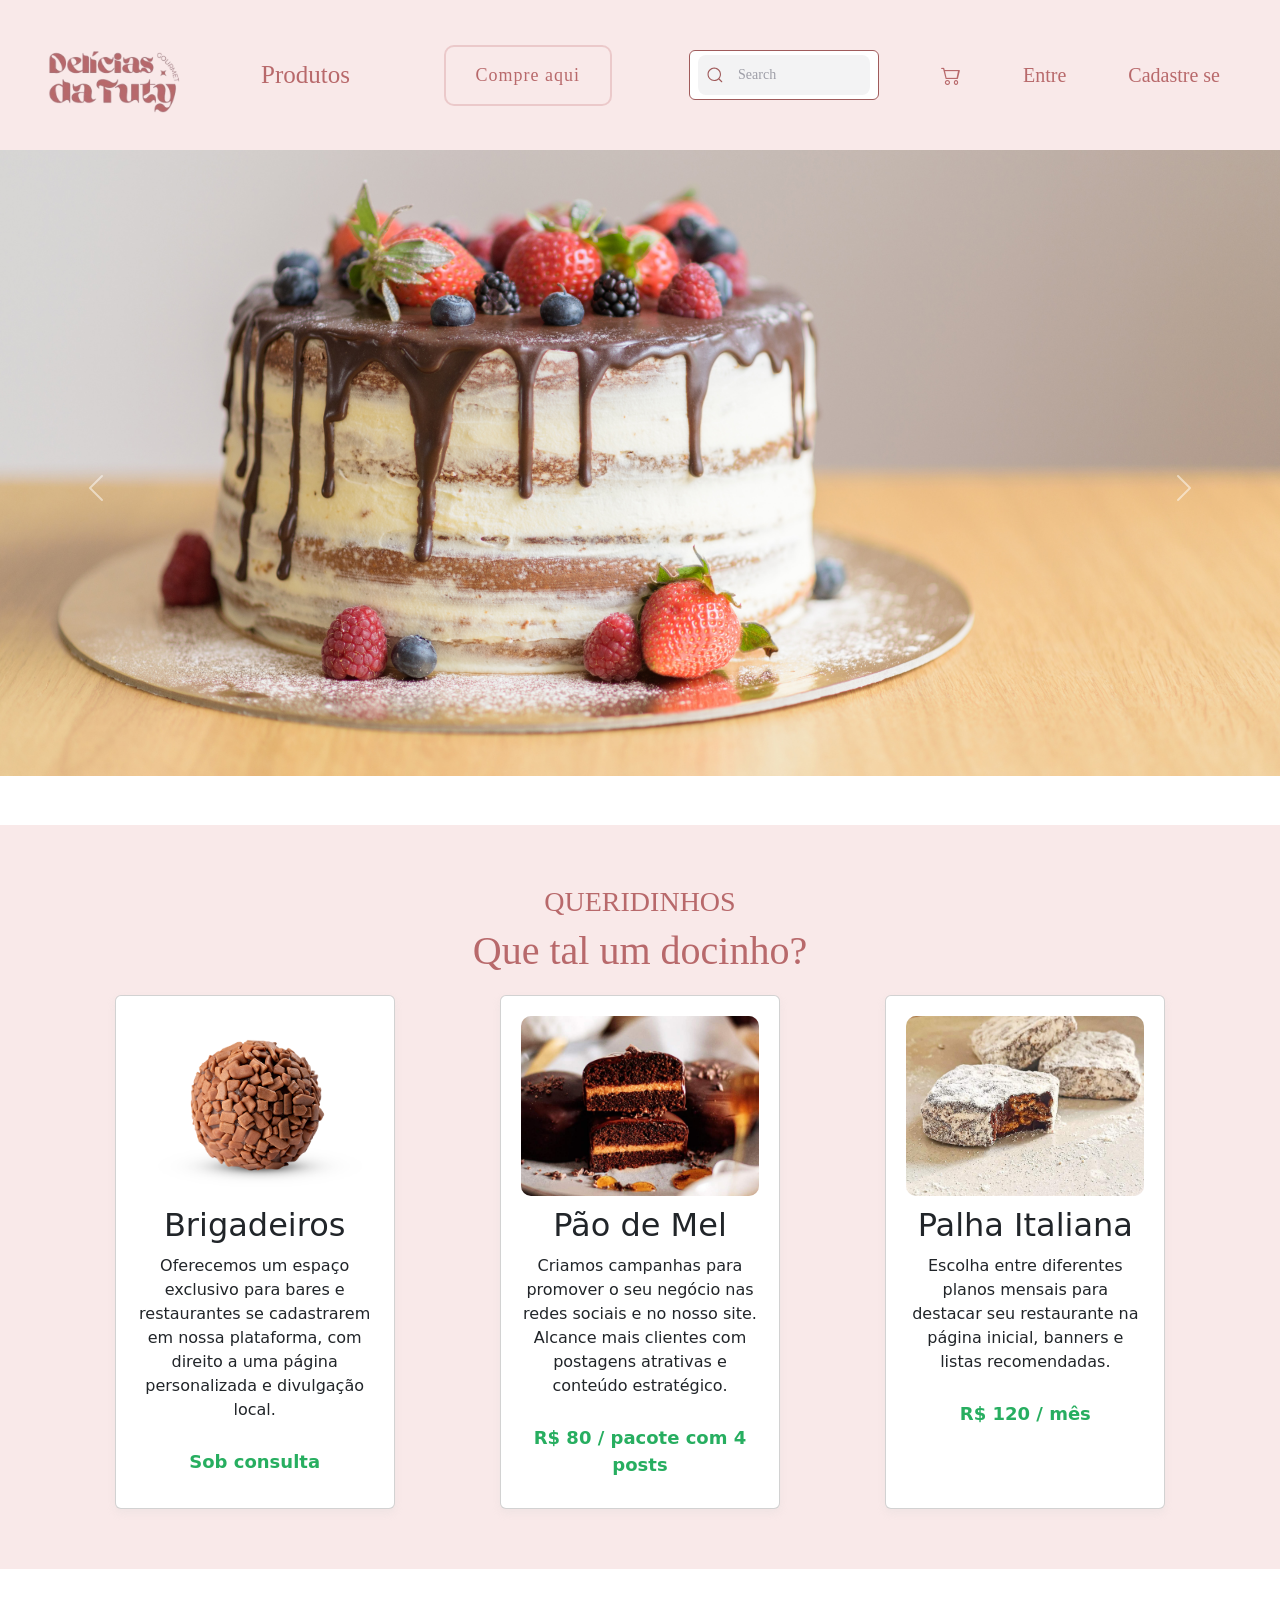
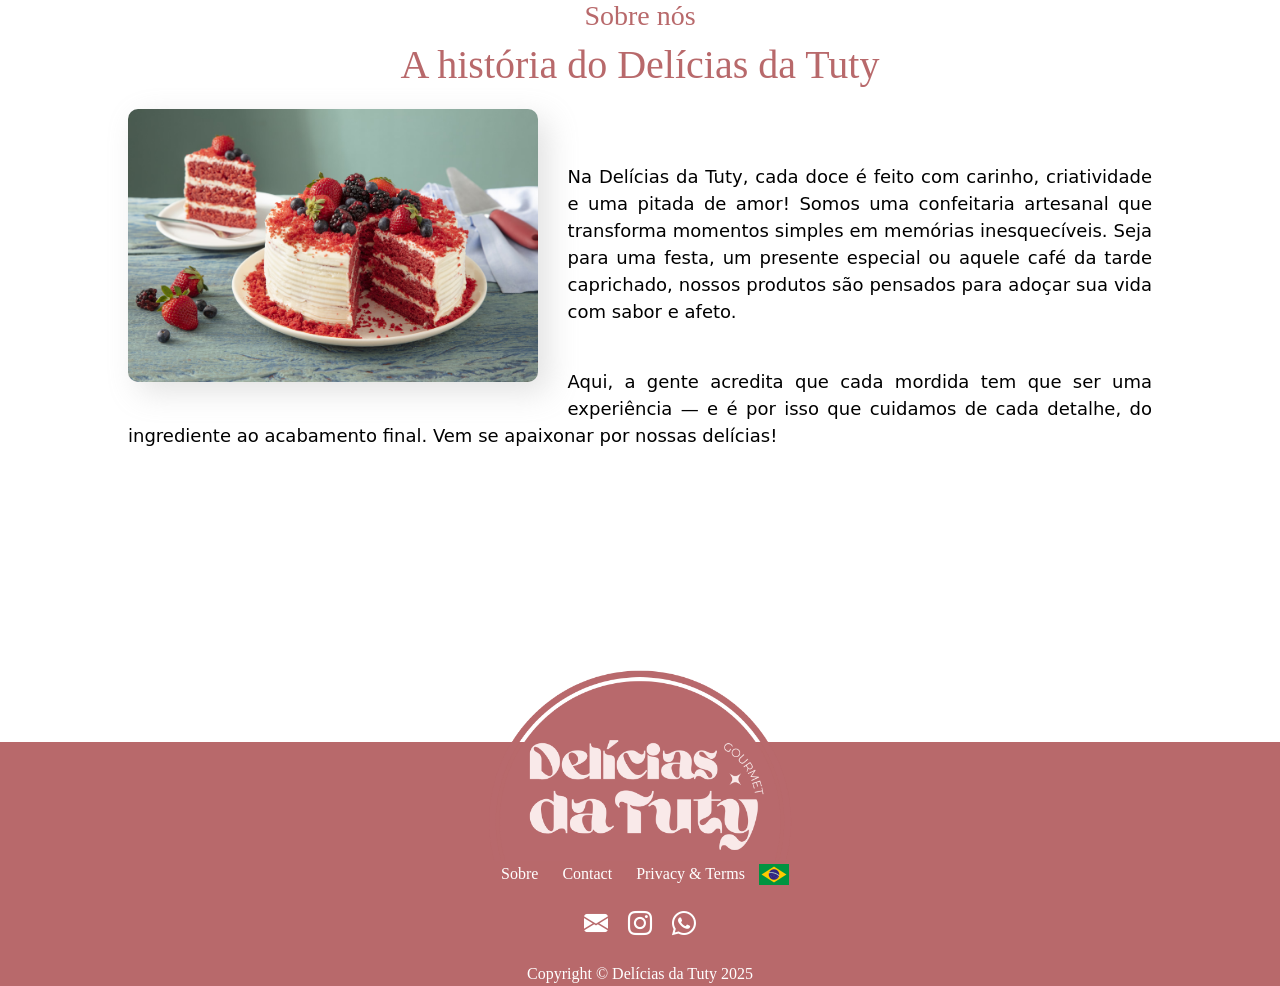
==== Debora/index.html @ 5a778ade "refactor - Separando arquivos" ====
<!DOCTYPE html>
<html lang="pt-br">
<head>
    <meta charset="UTF-8">
    <meta name="viewport" content="width=device-width, initial-scale=1.0">
    <link rel="stylesheet" href="css/style.css">
    <link rel="stylesheet" href="https://cdn.jsdelivr.net/npm/bootstrap-icons@1.10.5/font/bootstrap-icons.css">
    <link href="https://cdn.jsdelivr.net/npm/bootstrap@5.3.6/dist/css/bootstrap.min.css" rel="stylesheet" integrity="sha384-4Q6Gf2aSP4eDXB8Miphtr37CMZZQ5oXLH2yaXMJ2w8e2ZtHTl7GptT4jmndRuHDT" crossorigin="anonymous">
    <!--Fonte-->
    <link rel="preload" href="FONTSPRINGDEMO-TheSeasonsLightRegular.woff2" as="font" type="font/woff2" crossorigin>

    <title>Delícias da Tuty</title>
</head>
<body>
    <header>
        <div class="divHeader">
            <img src="img/sem_fundo-removebg.png" title="Delícias da Tuty" class="logo">

            <!--"Produtos" do lado esqerdo-->
            <nav class="menu_esquerda">
              <ul
                <li class="produtos">Produtos</li>
              </ul>
            </nav>

            <!--Restante do menu do lado direito-->
            <nav class="menu_direita">
              <ul>
                <li><button class="btncompra">Compre aqui</button></li>
                <li>
                  <div class="group">
                          <svg class="icon" aria-hidden="true" viewBox="0 0 24 24">
                            <g>
                              <path d="M21.53 20.47l-3.66-3.66C19.195 15.24 20 13.214 20 11c0-4.97-4.03-9-9-9s-9 4.03-9 9 4.03 9 9 9c2.215 0 4.24-.804 5.808-2.13l3.66 3.66c.147.146.34.22.53.22s.385-.073.53-.22c.295-.293.295-.767.002-1.06zM3.5 11c0-4.135 3.365-7.5 7.5-7.5s7.5 3.365 7.5 7.5-3.365 7.5-7.5 7.5-7.5-3.365-7.5-7.5z"></path>
                            </g>
                          </svg>
                          <input placeholder="Search" type="search" class="input">
                        </div>
                      </li>
                      <li><i class="bi bi-cart2"></i></li>
                      <li>Entre</li>
                      <li>Cadastre se</li>
              </ul>
            </nav>
        </div>
    </header>
    
    <!--Carrossel-->
    <section class="carousel">
    <div id="carouselExampleIndicators" class="carousel slide">
        <div class="carousel-indicators">
          <button type="button" data-bs-target="#carouselExampleIndicators" data-bs-slide-to="0" class="active"></button>
          <button type="button" data-bs-target="#carouselExampleIndicators" data-bs-slide-to="1"></button>
          <button type="button" data-bs-target="#carouselExampleIndicators" data-bs-slide-to="2"></button>
          <button type="button" data-bs-target="#carouselExampleIndicators" data-bs-slide-to="3"></button> <!-- novo -->
          <button type="button" data-bs-target="#carouselExampleIndicators" data-bs-slide-to="4"></button> <!-- novo -->
    </div>

            <!--div dos slides-->
        <div class="carousel-inner">
            <!--Slide 1-->
          <div class="carousel-item active">
            <img src="img/imagem para o carrossel.png" class="d-block w-100" alt="banner1">
          </div>

            <!--Slide 2-->
          <div class="carousel-item">
            <img src="img//paodemelCarrosel.png" class="d-block w-100" alt="banner2">
          </div>

            <!--Slide 3-->
          <div class="carousel-item">
            <img src="img/torta_uva.jpg" class="d-block w-100" alt="banner3">
          </div>

            <!-- Slide 4 -->
          <div class="carousel-item">
             <img src="img/torta_maca.jpg" class="d-block w-100" alt="banner4">
          </div>

            <!-- Slide 5 -->
          <div class="carousel-item">
             <img src="img/profiteroles.jpg" class="d-block w-100" alt="banner5">
          </div>
        </div>

        <!--Botões do carrossel-->
        <button class="carousel-control-prev" type="button" data-bs-target="#carouselExampleIndicators" data-bs-slide="prev">
          <span class="carousel-control-prev-icon" aria-hidden="true"></span>
          <span class="visually-hidden">Previous</span>
        </button>
        <button class="carousel-control-next" type="button" data-bs-target="#carouselExampleIndicators" data-bs-slide="next">
          <span class="carousel-control-next-icon" aria-hidden="true"></span>
          <span class="visually-hidden">Next</span>
        </button>
      </div>
    </section>

    <main>
        <section class="queridinhos">
            <h3 class="titulo3">QUERIDINHOS</h3>
            <h1 class="titulo1">Que tal um docinho?</h1>
              <!--queridinhos-->        
            <div class="container">
              <div class="card">
                  <img src="img/brigadeiro.jpg"/>
                  <h2>Brigadeiros</h2>
                  <p>Oferecemos um espaço exclusivo para bares e restaurantes se cadastrarem em nossa plataforma, com direito a uma página personalizada e divulgação local.</p>
                  <span class="preco">Sob consulta</span>
              </div>
              <div class="card">
                  <img src="img/pãodemel.jpg" alt="Produto 2">
                  <h2>Pão de Mel</h2>
                  <p>Criamos campanhas para promover o seu negócio nas redes sociais e no nosso site. Alcance mais clientes com postagens atrativas e conteúdo estratégico.</p>
                  <span class="preco">R$ 80 / pacote com 4 posts</span>
              </div>
              <div class="card">
                  <img src="img/palha_italiana.jpg" alt="Produto 3">
                  <h2>Palha Italiana</h2>
                  <p>Escolha entre diferentes planos mensais para destacar seu restaurante na página inicial, banners e listas recomendadas.</p>
                  <span class="preco">R$ 120 / mês</span>
              </div>
        </section>

        <!--SOBRE NÓS-->
        <section class="sobre_nos">
          <h3 class="titulo3">Sobre nós </h3>
          <h1 class="titulo1">A história do Delícias da Tuty</h1>
          <img src="img/red_velvet.jpg" alt="Bolo Red Velvet" class="img_sobrenos">
         
          <br>
          <p><br>Na Delícias da Tuty, cada doce é feito com carinho, criatividade e uma pitada de amor! Somos uma confeitaria artesanal que transforma momentos simples em memórias inesquecíveis. Seja para uma festa, um presente especial ou aquele café da tarde caprichado, nossos produtos são pensados para adoçar sua vida com sabor e afeto.
              <br><br>
          <p>Aqui, a gente acredita que cada mordida tem que ser uma experiência — e é por isso que cuidamos de cada detalhe, do ingrediente ao acabamento final. Vem se apaixonar por nossas delícias!</p>
              <br>
      </section>
    </main>
    <!--Rodapé-->
    <footer>
      <div class="logo_rodape">
        <img src="img//logo_redonda-cortada.png" alt="Delícias da Tuty">
      </div>

      <div class="conteudo_footer">
        <nav class="footer_menu">
          <a href="#">Sobre</a>
          <a href="#">Contact</a>
          <a class="#" href="faq.html">Privacy & Terms</a>
          <img src="img/brasil.jpg" alt="Brasil" class="flag">
        </nav>

      <div class="social_icons">
        <a href="mailto:rota_gastronomica@gamil.com">
          <i class="bi bi-envelope-fill"></i>
        </a> 
        <a href="https://instagram.com/delicias.da.tuty" target="_blank">
          <i class="bi bi-instagram"></i>
        </a>
        <a href="https://wa.me/5511971187204" target="_blank">
          <i class="bi bi-whatsapp"></i>
        </a>
      </div>

        <a class="copyright">Copyright &copy; Delícias da Tuty 2025</a>
      </div>
    </footer>

    <script src="https://cdn.jsdelivr.net/npm/bootstrap@5.3.6/dist/js/bootstrap.bundle.min.js" integrity="sha384-j1CDi7MgGQ12Z7Qab0qlWQ/Qqz24Gc6BM0thvEMVjHnfYGF0rmFCozFSxQBxwHKO" crossorigin="anonymous"></script>
</body>
</html>
---- Debora/css/style.css ----
@font-face {
  font-family: "FONTSPRING DEMO - The Seasons";
  src: url('FONTSPRINGDEMO-TheSeasonsLightRegular.woff2') format('woff2'),
  url('FONTSPRINGDEMO-TheSeasonsLightRegular.woff') format('woff');
}
/*Estilização do BODY do site*/
body {
  margin: 0;
  border: 0;
  font-optical-sizing: auto;
  font-weight: weight;
  font-style: normal;
}

.logo {
  width: 15%;
  margin: 2px 2px -20px 10px;
}

header {
  background-color: #f9e9e9;
  position: relative;
}

/*Estilização da DIV do header*/
.divHeader {
  display: flex;
  justify-content: space-between;
  align-items: center;
  padding: 4px 10px;
  height: 150px;
}

/*Menus separados*/
.menu_esquerda ul,
.menu_direita ul {
  display: flex;
  align-items: center;
  list-style: none;
  margin: 0;
  padding: 0;
}

/*Apenas o "Produtos"*/
.menu_esquerda {
  margin-left: 50px;
}

.produtos {
  font-size: 25px;
  color:#b8696b;
  font-family: 'FONTSPRING DEMO - The Seasons';
}

/*Direira colada no canto direito*/
.menu_direita {
  margin-left: auto;
  display: flex;
  align-items: center;
  gap: 12px;
}

/*Estilização do MENU do site*/
nav {
  font-family: 'FONTSPRING DEMO - The Seasons';
  top: 70px;
  right: 0;
  display: inline;
}

nav li {
  font-family: 'FONTSPRING DEMO - The Seasons';
  display: flex;
  color: #b8696b;
  font-size: 20px;
  margin-right: 50px;

}

nav ul {
  display: flex;
  gap: 12px;
  list-style: none;
  margin: 0;
  padding: 0;
  align-items: center;
}

nav ul li {
  display: flex;
  align-items: center;
}

  
  /* Campo de busca com ícone */
  .group {
  display: flex;
  align-items: center;
  background: #fff;
  border: 1px solid #a05b5b;
  border-radius: 6px;
  padding: 4px 8px;
  }
  
  .group .icon {
  width: 18px;
  height: 18px;
  fill: #a05b5b;
  margin-right: 5px;
  }
  
  .group .input {
  border: none;
  outline: none;
  font-size: 14px;
  }
  /*estiliação de Produtos*/
  .produtos {
    align-items: left;
  }

/*botão COMPRE AQUI*/
  .btncompra{
  position: relative;
  display: inline-block;
  margin: 15px;
  padding: 15px 30px;
  text-align: center;
  font-size: 18px;
  letter-spacing: 1px;
  text-decoration: none;
  color: #b8696b;
  background: transparent;
  cursor: pointer;
  transition: ease-out 0.5s;
  border: 2px solid #d18e9059;
  border-radius: 10px;
  box-shadow: inset 0 0 0 0 #b8696b;
  }
  
  .btncompra:hover {
  color: #f9e9e9;
  box-shadow: inset 0 -100px 0 0 #b8696b;
  }
  
  .btncompra:active {
  transform: scale(0.9);
  }
  
/*barra de PESQUISA*/
.group {
  display: flex;
  line-height: 28px;
  align-items: center;
  position: relative;
  max-width: 190px;
   }
   
   .input {
  width: 100%;
  height: 40px;
  line-height: 28px;
  padding: 0 1rem;
  padding-left: 2.5rem;
  border: 2px solid transparent;
  border-radius: 8px;
  outline: none;
  background-color: #f3f3f4;
  color: #815253e5;
  transition: .3s ease;
   }
   
   .input::placeholder {
  color: #9e9ea7;
   }
   
   .input:focus, input:hover {
  outline: none;
  border-color: #b8696b;
  background-color: #fff;
  box-shadow: 0 0 0 4px rgb(234 76 137 / 10%);
   }
   
   .icon {
  position: absolute;
  left: 1rem;
  fill: #9e9ea7;
  width: 1rem;
  height: 1rem;
   }

/* Carrossel */
.carousel {
  position: relative;
  width: 100%;
  height: 75vh; /* altura fixa */
  overflow: hidden;
}

/* Slides container */
.carousel-inner {
  display: flex;
  width: 500%;
  height: 100%;
  transition: transform 1s ease-in-out;
  gap: 0; /*garante que não há espaço entre slides*/
  will-change: transform;
  backface-visibility: hidden;
}

/* Cada slide */
.carousel-item {
  position: relative;
  min-width: 100%;
  height: 100%;
  margin: 0;
  padding: 0;
  box-sizing: border-box;
}

/* Imagens */
.carousel-item img {
  width: 100%;
  height: 100%;
  object-fit: cover; /* cobre o espaço sem deformar */
  object-position: center;
  display: block;
}

/*Estiliazação da section queridinhos*/
.titulo3 {
  font-family: 'FONTSPRING DEMO - The Seasons';
  clear: left;
  text-align: center;
  color: #b8696b;
  margin: 10;
}

.titulo1 {
  font-family: 'FONTSPRING DEMO - The Seasons';
  font-style: bold;
  text-align: center;
  width: 100%;
  margin-bottom: 20px;
  color: #b8696b;
}

.queridinhos {
  background-color: #f9e9e9;
  /*margin-top: 30px;
  margin-bottom: 50px;*/
  padding: 60px 0;
}
/*Cards QUERIDINHOS*/
.container {
  display: grid;
  grid-template-columns: repeat(3,1fr);
  grid-template-rows: repeat(1,1fr);
  gap: 40px;
  /*padding-bottom: 20px;*/
  place-items: center;
  flex-wrap: wrap;
  /*padding-bottom: 50px;*/
  margin: auto;
  width: 70vw;
  align-items: stretch;
}
/*Estilização dos cards*/
.card {
  background: #000000;
  width: 280px;
  border-radius: 10px;
  box-shadow: 0 4px 8px rgba(204, 203, 203, 0.2);
  padding: 20px;
  text-align: center;
  transition: transform 0.3s ease-in-out;
  color: white;
  height: 420px;
}
.card:hover{
  transform: scale(1.05);
}
.card img{
  width: 100%;
  height: 180px;
  object-fit: cover;
  border-radius: 10px;
}
.card h2{
  margin: 10px 0;
}
.preco{
  font-size: 18px;
  font-weight: bold;
  color: #27ae60;
  margin: 10px 0;
}

/*Estilização da sessão SOBRE NÓS*/
.sobre_nos{
  text-align: justify;
  font-size: large;
  width: 80%;
  margin-left: 10%;
  align-items: center;
  color: black;
  margin-top: 30px;
  margin-bottom: 250px;

/*Imagem do sobre nós*/
}
.img_sobrenos{
  width: 40%;
  float: left;
  margin: 0 30px 30px 0;
  border-radius: 10px;
  box-shadow: 10px 10px 30px rgba(163, 162, 162, 0.315);
}

.img_sobrenos:hover {
  opacity: 0.5;
}

  /*Estilização do rodapé*/
footer {
  background-size: cover;
  background-position: center;
  background-color: #b8696b;
  padding-top: 80px;
  position: relative;
  text-align: center;
  color: white;
  margin-top: 50px;
}
.logo_rodape {
  position: absolute;
  top: -300px; /*sobe o cículo*/
  left: 50%;
  transform: translate(-50%);
  width: 120px;
  height: 120%;
  border-radius: 50%;
  display: flex;
  align-items: center;
  justify-content: center;
}

.logo_rodape img{
  width: 1500%;
}

.conteudo_footer {
  padding-top: 40px;
}

.footer_menu a {
  color: white;
  margin: 0 10px;
  text-decoration: none;
}

.flag {
  width: 30px;
}

.social_icons {
  display: flex;
  justify-content: center;
  gap: 20px;
  margin-top: 20px;
  margin-bottom: 20px;
}

.social_icons a {
  color: white;
  font-size: 24px;
  transition: color 0,3s;
}

.social_icons a:hover {
  color: rgb(197, 171, 171);
}

.copyright {
  text-decoration: none;
  color: white;
  font-family: "FONTSPRING DEMO - The Seasons";
}
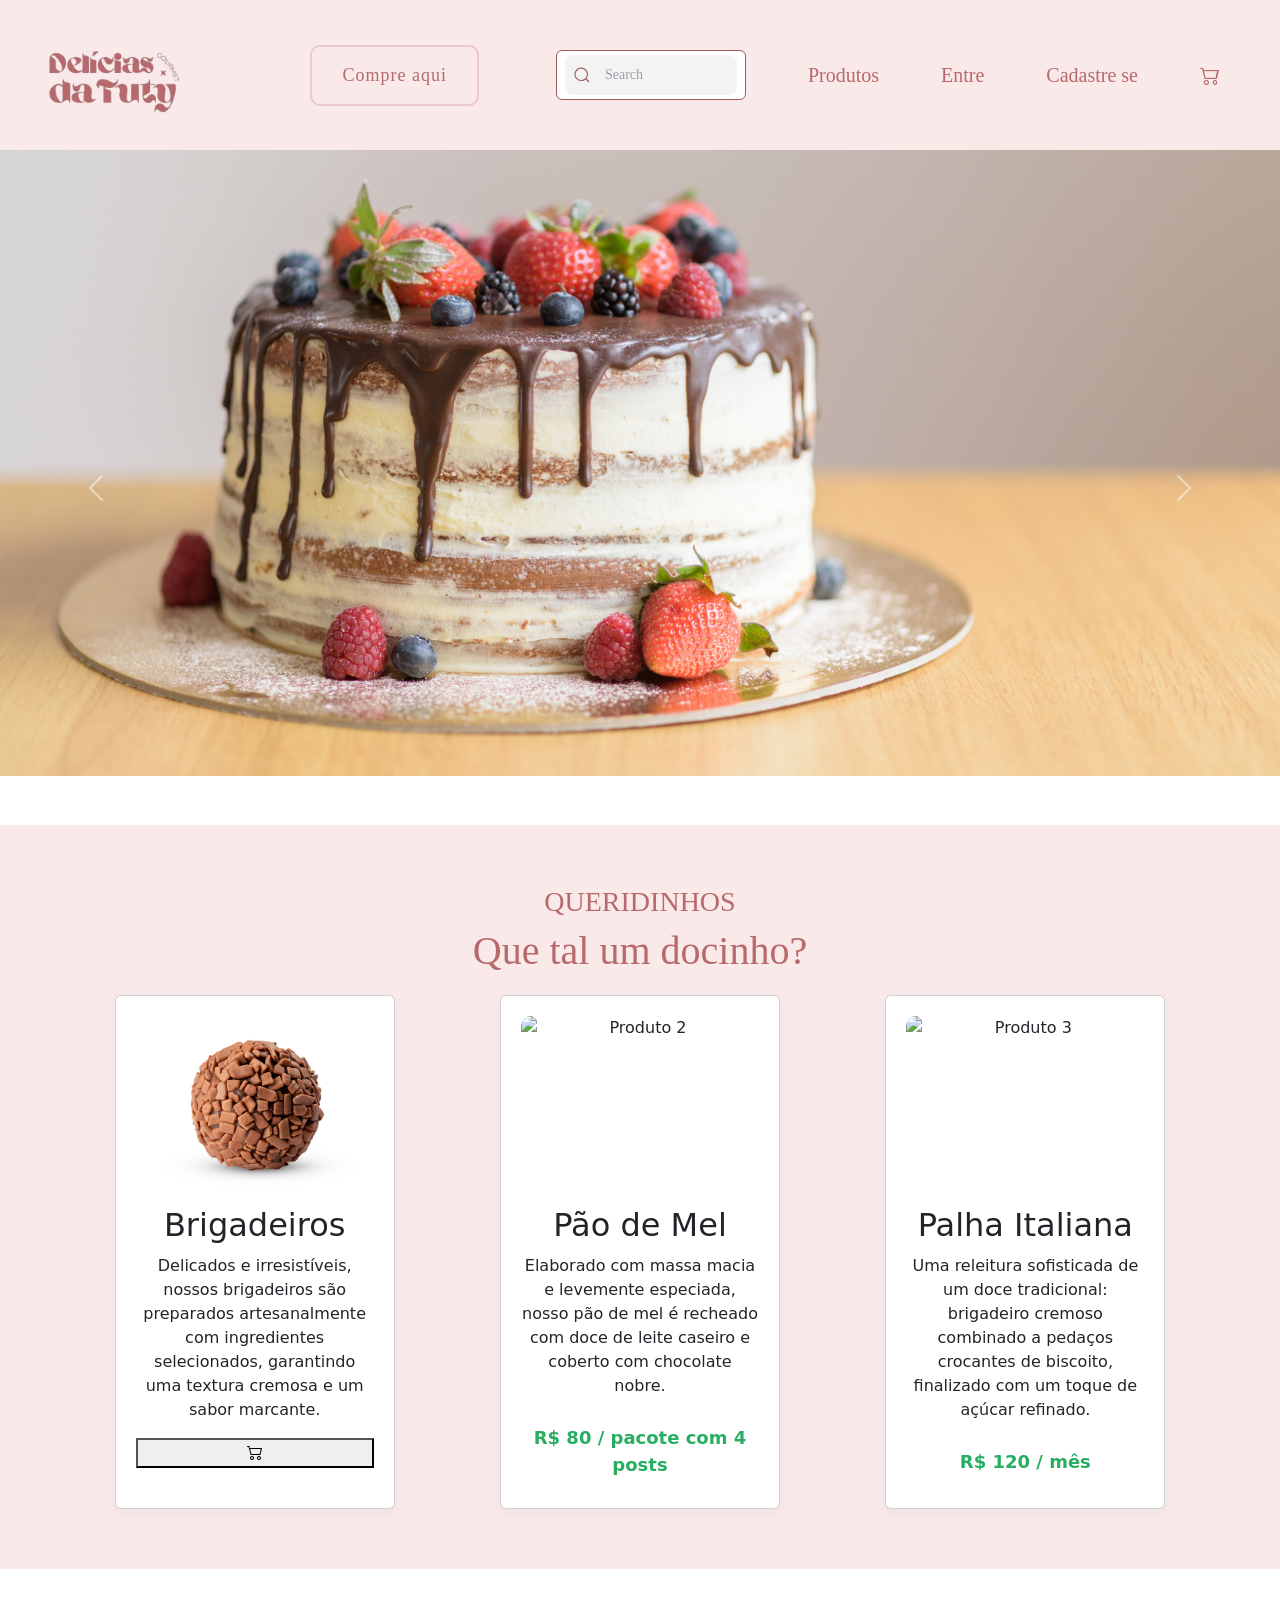
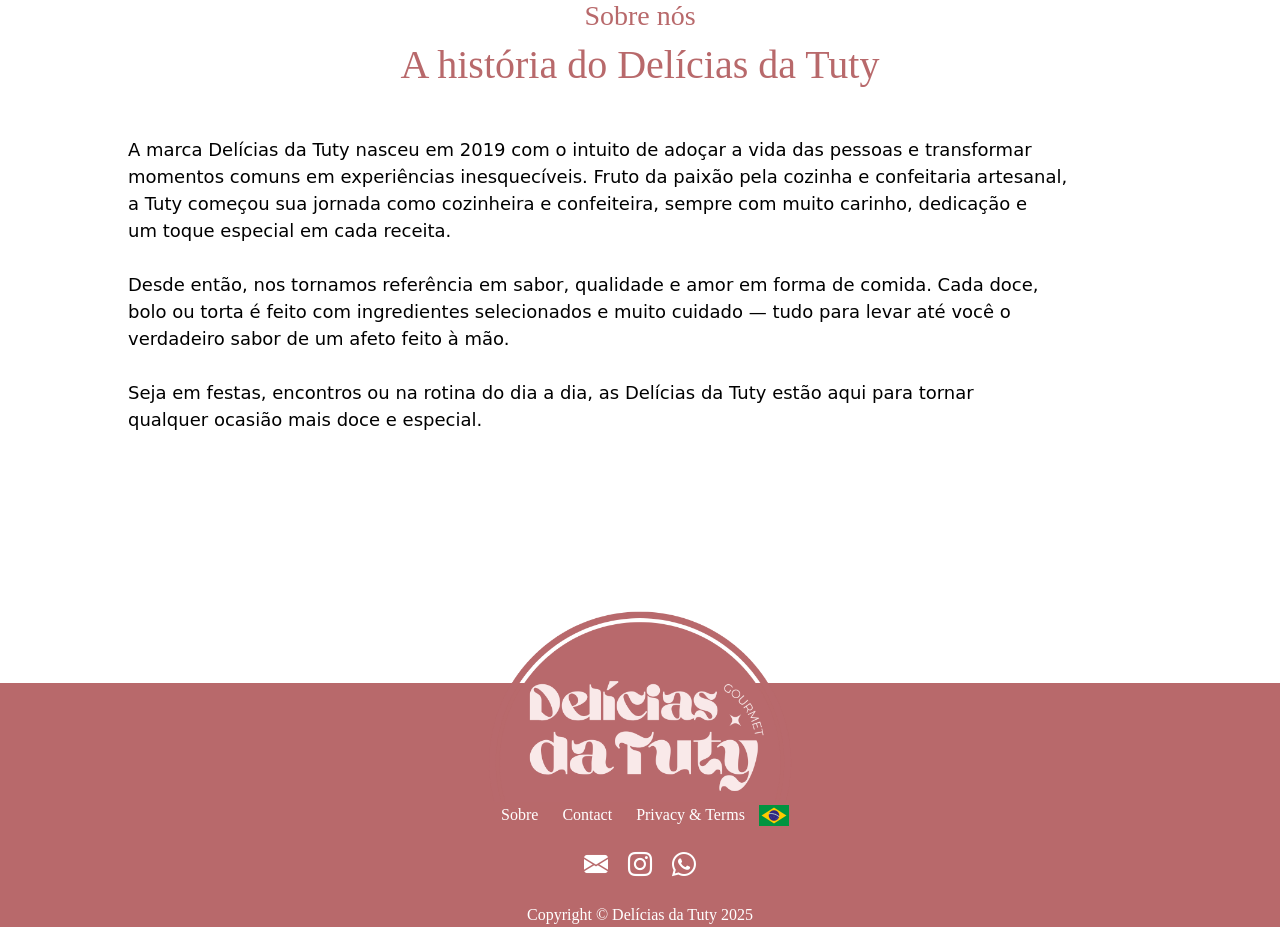
==== commit bfd5809a: "Update index.html" ====
--- a/Debora/index.html
+++ b/Debora/index.html
@@ -6,41 +6,27 @@
     <link rel="stylesheet" href="css/style.css">
     <link rel="stylesheet" href="https://cdn.jsdelivr.net/npm/bootstrap-icons@1.10.5/font/bootstrap-icons.css">
     <link href="https://cdn.jsdelivr.net/npm/bootstrap@5.3.6/dist/css/bootstrap.min.css" rel="stylesheet" integrity="sha384-4Q6Gf2aSP4eDXB8Miphtr37CMZZQ5oXLH2yaXMJ2w8e2ZtHTl7GptT4jmndRuHDT" crossorigin="anonymous">
-    <!--Fonte-->
-    <link rel="preload" href="FONTSPRINGDEMO-TheSeasonsLightRegular.woff2" as="font" type="font/woff2" crossorigin>
-
     <title>Delícias da Tuty</title>
 </head>
 <body>
-    <header>
+     <header>
         <div class="divHeader">
             <img src="img/sem_fundo-removebg.png" title="Delícias da Tuty" class="logo">
+            <!--Menu-->
+            <nav>
+                <ul>
+                    <!--Itens do Menu-->
+                    <li><button class="btncompra">Compre aqui</button></li>
+                    <li><div class="group">
+                          <svg class="icon" aria-hidden="true" viewBox="0 0 24 24"><g><path d="M21.53 20.47l-3.66-3.66C19.195 15.24 20 13.214 20 11c0-4.97-4.03-9-9-9s-9 4.03-9 9 4.03 9 9 9c2.215 0 4.24-.804 5.808-2.13l3.66 3.66c.147.146.34.22.53.22s.385-.073.53-.22c.295-.293.295-.767.002-1.06zM3.5 11c0-4.135 3.365-7.5 7.5-7.5s7.5 3.365 7.5 7.5-3.365 7.5-7.5 7.5-7.5-3.365-7.5-7.5z"></path></g></svg>
+                          <input placeholder="Search" type="search" class="input">
+                        </div></li>
+                    <li class="botao">Produtos</li>    
+                    <li class="botao">Entre</li>
+                    <li class="botao">Cadastre se</li>
+                    <li class="botao"><i class="bi bi-cart2"></i></li>
 
-            <!--"Produtos" do lado esqerdo-->
-            <nav class="menu_esquerda">
-              <ul
-                <li class="produtos">Produtos</li>
-              </ul>
-            </nav>
-
-            <!--Restante do menu do lado direito-->
-            <nav class="menu_direita">
-              <ul>
-                <li><button class="btncompra">Compre aqui</button></li>
-                <li>
-                  <div class="group">
-                          <svg class="icon" aria-hidden="true" viewBox="0 0 24 24">
-                            <g>
-                              <path d="M21.53 20.47l-3.66-3.66C19.195 15.24 20 13.214 20 11c0-4.97-4.03-9-9-9s-9 4.03-9 9 4.03 9 9 9c2.215 0 4.24-.804 5.808-2.13l3.66 3.66c.147.146.34.22.53.22s.385-.073.53-.22c.295-.293.295-.767.002-1.06zM3.5 11c0-4.135 3.365-7.5 7.5-7.5s7.5 3.365 7.5 7.5-3.365 7.5-7.5 7.5-7.5-3.365-7.5-7.5z"></path>
-                            </g>
-                          </svg>
-                          <input placeholder="Search" type="search" class="input">
-                        </div>
-                      </li>
-                      <li><i class="bi bi-cart2"></i></li>
-                      <li>Entre</li>
-                      <li>Cadastre se</li>
-              </ul>
+                </ul>
             </nav>
         </div>
     </header>
@@ -65,22 +51,22 @@
 
             <!--Slide 2-->
           <div class="carousel-item">
-            <img src="img//paodemelCarrosel.png" class="d-block w-100" alt="banner2">
+            <img src="img/paodemelCarrosel.png" class="d-block w-100" alt="banner2">
           </div>
 
             <!--Slide 3-->
           <div class="carousel-item">
-            <img src="img/torta_uva.jpg" class="d-block w-100" alt="banner3">
+            <img src="img/tortaCarrossel.png" class="d-block w-100" alt="banner3">
           </div>
 
             <!-- Slide 4 -->
           <div class="carousel-item">
-             <img src="img/torta_maca.jpg" class="d-block w-100" alt="banner4">
+             <img src="img/tortamorangoCarrossel.png" class="d-block w-100" alt="banner4">
           </div>
 
             <!-- Slide 5 -->
           <div class="carousel-item">
-             <img src="img/profiteroles.jpg" class="d-block w-100" alt="banner5">
+             <img src="img/bolodepoteCarrossel.png" class="d-block w-100" alt="banner5">
           </div>
         </div>
 
@@ -105,19 +91,19 @@
               <div class="card">
                   <img src="img/brigadeiro.jpg"/>
                   <h2>Brigadeiros</h2>
-                  <p>Oferecemos um espaço exclusivo para bares e restaurantes se cadastrarem em nossa plataforma, com direito a uma página personalizada e divulgação local.</p>
-                  <span class="preco">Sob consulta</span>
+                  <p>Delicados e irresistíveis, nossos brigadeiros são preparados artesanalmente com ingredientes selecionados, garantindo uma textura cremosa e um sabor marcante.</p>
+                  <button class="card-btn"><i class="bi bi-cart2"></i></button>
               </div>
               <div class="card">
-                  <img src="img/pãodemel.jpg" alt="Produto 2">
+                  <img src="img/paoSemFundo.png" alt="Produto 2">
                   <h2>Pão de Mel</h2>
-                  <p>Criamos campanhas para promover o seu negócio nas redes sociais e no nosso site. Alcance mais clientes com postagens atrativas e conteúdo estratégico.</p>
+                  <p>Elaborado com massa macia e levemente especiada, nosso pão de mel é recheado com doce de leite caseiro e coberto com chocolate nobre.</p>
                   <span class="preco">R$ 80 / pacote com 4 posts</span>
               </div>
               <div class="card">
-                  <img src="img/palha_italiana.jpg" alt="Produto 3">
+                  <img src="img/palhaSemFundo.png" alt="Produto 3">
                   <h2>Palha Italiana</h2>
-                  <p>Escolha entre diferentes planos mensais para destacar seu restaurante na página inicial, banners e listas recomendadas.</p>
+                  <p>Uma releitura sofisticada de um doce tradicional: brigadeiro cremoso combinado a pedaços crocantes de biscoito, finalizado com um toque de açúcar refinado.</p>
                   <span class="preco">R$ 120 / mês</span>
               </div>
         </section>
@@ -126,13 +112,11 @@
         <section class="sobre_nos">
           <h3 class="titulo3">Sobre nós </h3>
           <h1 class="titulo1">A história do Delícias da Tuty</h1>
-          <img src="img/red_velvet.jpg" alt="Bolo Red Velvet" class="img_sobrenos">
-         
-          <br>
-          <p><br>Na Delícias da Tuty, cada doce é feito com carinho, criatividade e uma pitada de amor! Somos uma confeitaria artesanal que transforma momentos simples em memórias inesquecíveis. Seja para uma festa, um presente especial ou aquele café da tarde caprichado, nossos produtos são pensados para adoçar sua vida com sabor e afeto.
+          <p><br>A marca Delícias da Tuty nasceu em 2019 com o intuito de adoçar a vida das pessoas e transformar <br>momentos comuns em experiências inesquecíveis. Fruto da paixão pela cozinha e confeitaria artesanal, <br>a Tuty começou sua jornada como cozinheira e confeiteira, sempre com muito carinho, dedicação e <br>um toque especial em cada receita.
               <br><br>
-          <p>Aqui, a gente acredita que cada mordida tem que ser uma experiência — e é por isso que cuidamos de cada detalhe, do ingrediente ao acabamento final. Vem se apaixonar por nossas delícias!</p>
-              <br>
+          Desde então, nos tornamos referência em sabor, qualidade e amor em forma de comida. Cada doce, <br>bolo ou torta é feito com ingredientes selecionados e muito cuidado — tudo para levar até você o <br>verdadeiro sabor de um afeto feito à mão.
+              <br><br>
+          Seja em festas, encontros ou na rotina do dia a dia, as Delícias da Tuty estão aqui para tornar <br>qualquer ocasião mais doce e especial.</p>
       </section>
     </main>
     <!--Rodapé-->
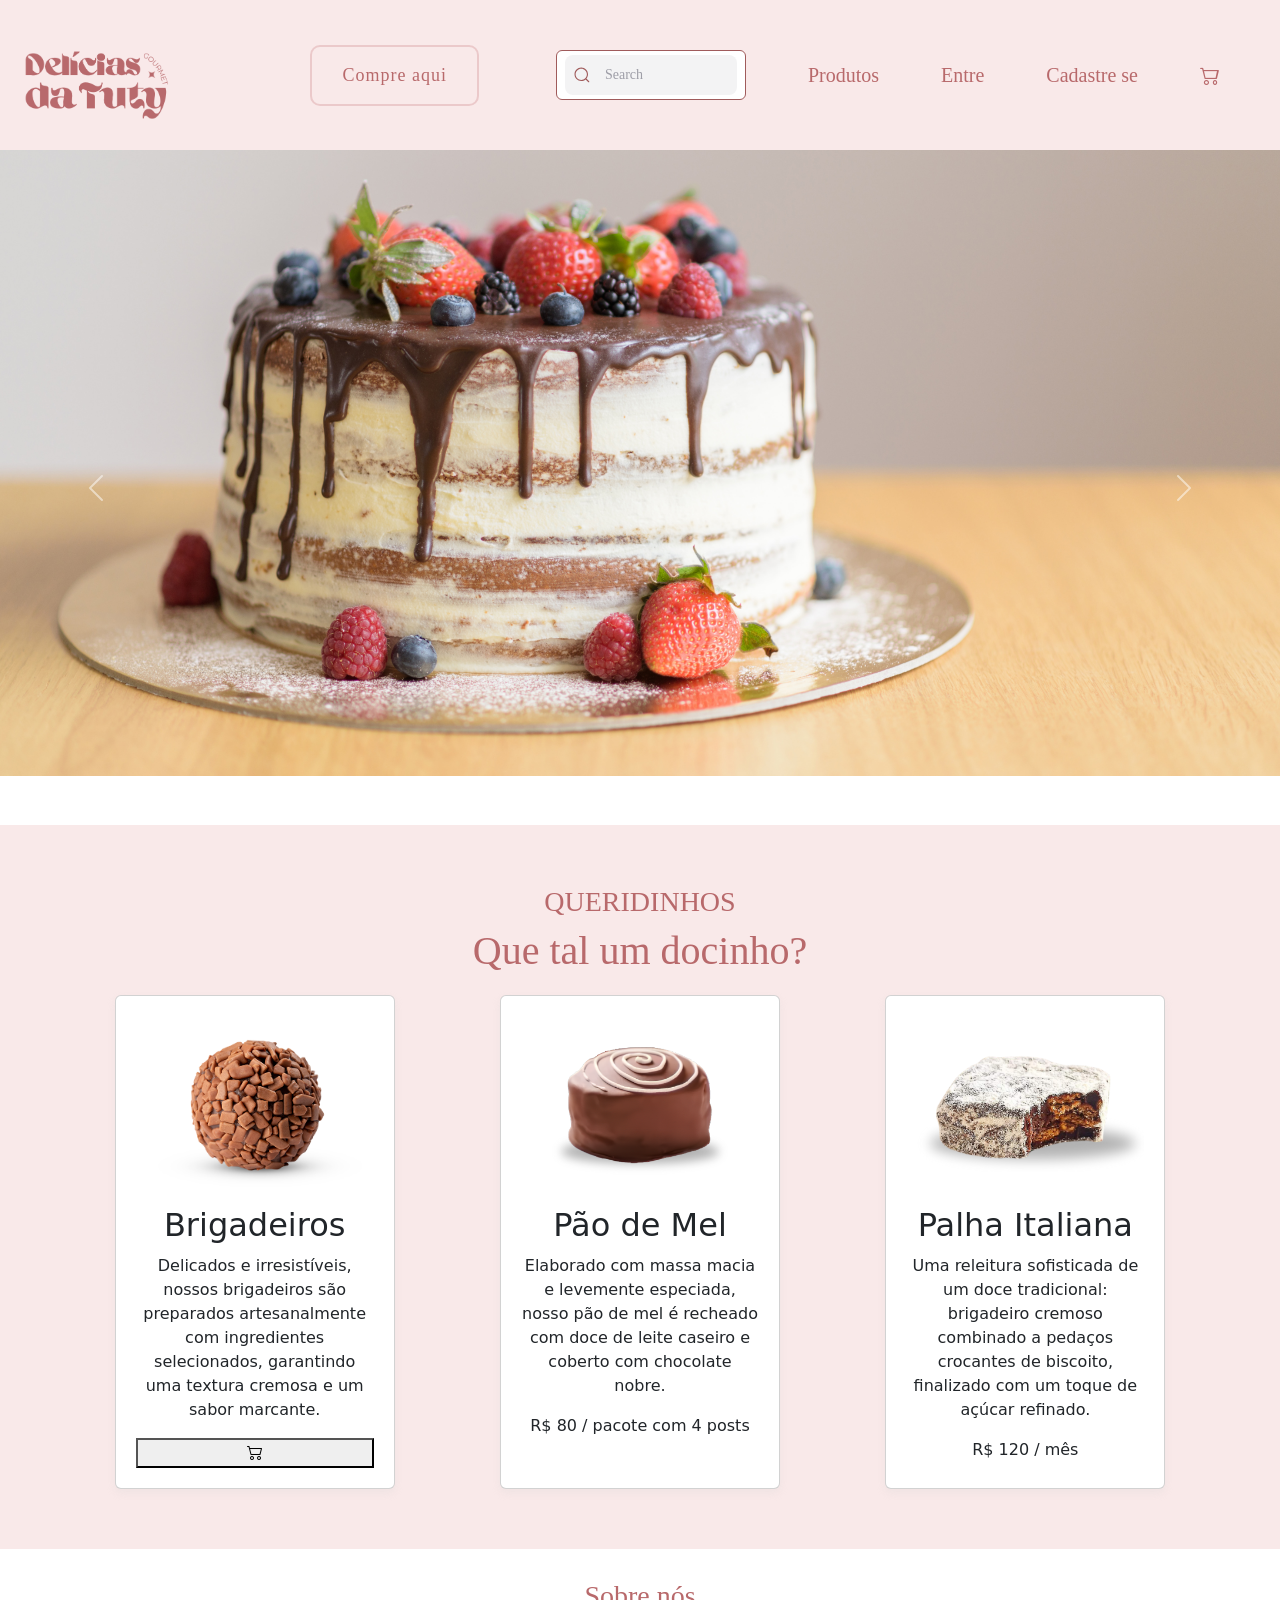
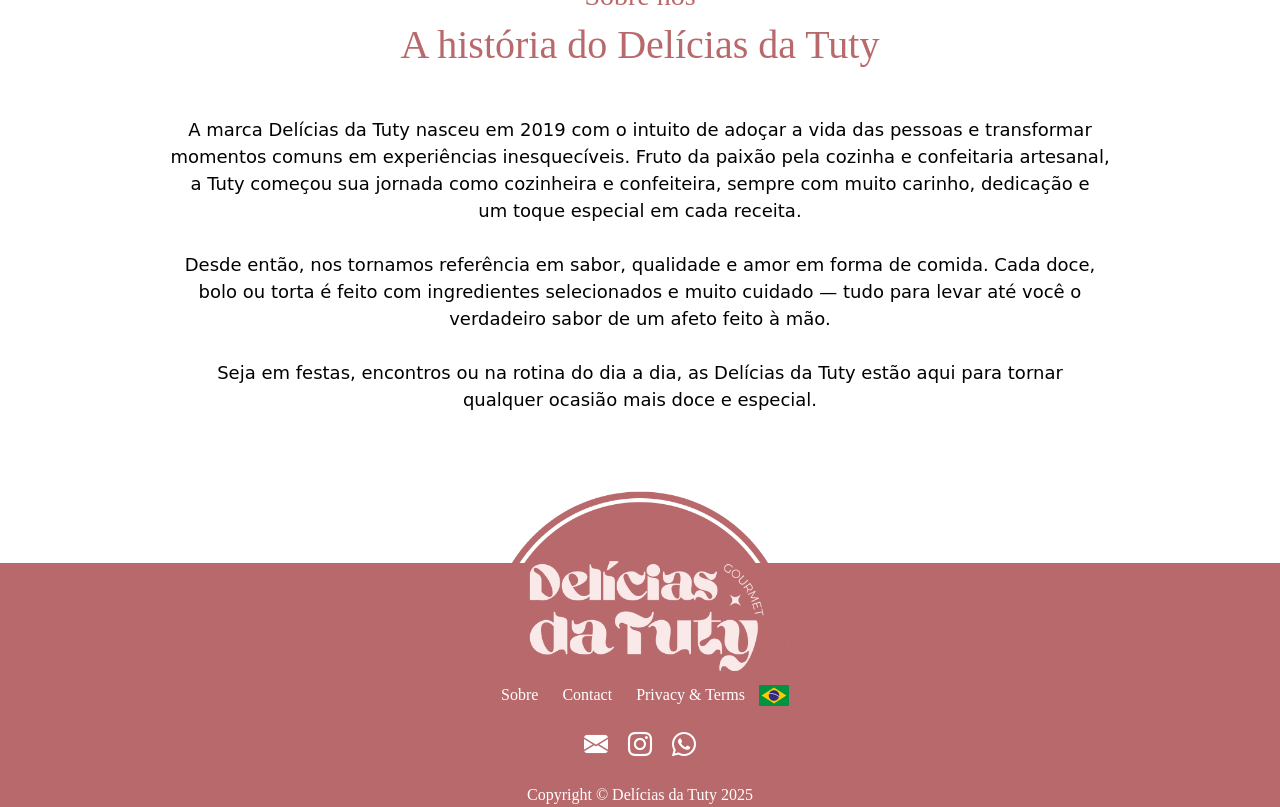
==== commit c68c03be: "novas páginas - página de login - página de cadastro - mudanças de imagens" ====
--- a/Debora/index.html
+++ b/Debora/index.html
@@ -11,19 +11,19 @@
 <body>
      <header>
         <div class="divHeader">
-            <img src="img/sem_fundo-removebg.png" title="Delícias da Tuty" class="logo">
+            <img src="img/logo_grande.png" title="Delícias da Tuty" class="logo">
             <!--Menu-->
             <nav>
                 <ul>
                     <!--Itens do Menu-->
-                    <li><button class="btncompra">Compre aqui</button></li>
+                    <li><a href="produtos.html"><button class="btncompra">Compre aqui</button></a></li>
                     <li><div class="group">
                           <svg class="icon" aria-hidden="true" viewBox="0 0 24 24"><g><path d="M21.53 20.47l-3.66-3.66C19.195 15.24 20 13.214 20 11c0-4.97-4.03-9-9-9s-9 4.03-9 9 4.03 9 9 9c2.215 0 4.24-.804 5.808-2.13l3.66 3.66c.147.146.34.22.53.22s.385-.073.53-.22c.295-.293.295-.767.002-1.06zM3.5 11c0-4.135 3.365-7.5 7.5-7.5s7.5 3.365 7.5 7.5-3.365 7.5-7.5 7.5-7.5-3.365-7.5-7.5z"></path></g></svg>
                           <input placeholder="Search" type="search" class="input">
                         </div></li>
-                    <li class="botao">Produtos</li>    
-                    <li class="botao">Entre</li>
-                    <li class="botao">Cadastre se</li>
+                    <li class="botao"><a href="produtos.html">Produtos</a></li>    
+                    <li class="botao"><a href="login.html">Entre</a></li>
+                    <li class="botao"><a href="cadastro.html">Cadastre se</a></li>
                     <li class="botao"><i class="bi bi-cart2"></i></li>
 
                 </ul>
--- a/Debora/css/style.css
+++ b/Debora/css/style.css
@@ -13,7 +13,7 @@
 }
 
 .logo {
-  width: 15%;
+  width: 12%;
   margin: 2px 2px -20px 10px;
 }
 
@@ -29,40 +29,12 @@
   align-items: center;
   padding: 4px 10px;
   height: 150px;
-}
-
-/*Menus separados*/
-.menu_esquerda ul,
-.menu_direita ul {
-  display: flex;
-  align-items: center;
-  list-style: none;
-  margin: 0;
-  padding: 0;
-}
-
-/*Apenas o "Produtos"*/
-.menu_esquerda {
-  margin-left: 50px;
-}
-
-.produtos {
-  font-size: 25px;
-  color:#b8696b;
-  font-family: 'FONTSPRING DEMO - The Seasons';
-}
-
-/*Direira colada no canto direito*/
-.menu_direita {
-  margin-left: auto;
-  display: flex;
-  align-items: center;
-  gap: 12px;
 }
 
 /*Estilização do MENU do site*/
 nav {
   font-family: 'FONTSPRING DEMO - The Seasons';
+  /*position: absolute;*/
   top: 70px;
   right: 0;
   display: inline;
@@ -74,7 +46,6 @@
   color: #b8696b;
   font-size: 20px;
   margin-right: 50px;
-
 }
 
 nav ul {
@@ -188,6 +159,29 @@
   width: 1rem;
   height: 1rem;
    }
+  
+/*Estiliazção dos botões do menu*/
+.botao {
+  outline: 0 !important;
+  border: 0 !important;
+  border-radius: 50%;
+  background-color: transparent;
+  display: flex;
+  align-items: center;
+  justify-content: center;
+  color:#b8696b;
+  transition: all ease-in-out 0.3s;
+  cursor: pointer;
+}
+
+.botao:hover {
+  transform: translateY(-3px);
+}
+
+nav a {
+  text-decoration: none;
+  color: inherit;
+}
 
 /* Carrossel */
 .carousel {
@@ -289,12 +283,35 @@
 .card h2{
   margin: 10px 0;
 }
-.preco{
-  font-size: 18px;
-  font-weight: bold;
-  color: #27ae60;
-  margin: 10px 0;
-}
+
+.card_btn {
+  height: 35px;
+  background: var(--main-color);
+  border: 2px solid var(--main-color);
+  border-radius: 5px;
+  padding: 0 15px;
+  transition: all 0.3s;
+}
+
+.card-btn svg {
+  width: 100%;
+  height: 100%;
+  fill: var(--main-color);
+  transition: all 0.3s;
+}
+
+.card-btn:hover {
+  border: 2px solid var(--main-focus);
+}
+
+.card-btn:hover svg {
+  fill: var(--main-focus);
+}
+
+.card-btn:active {
+  transform: translateY(3px);
+}
+
 
 /*Estilização da sessão SOBRE NÓS*/
 .sobre_nos{
@@ -305,20 +322,11 @@
   align-items: center;
   color: black;
   margin-top: 30px;
-  margin-bottom: 250px;
-
-/*Imagem do sobre nós*/
-}
-.img_sobrenos{
-  width: 40%;
-  float: left;
-  margin: 0 30px 30px 0;
-  border-radius: 10px;
-  box-shadow: 10px 10px 30px rgba(163, 162, 162, 0.315);
-}
-
-.img_sobrenos:hover {
-  opacity: 0.5;
+  margin-bottom: 150px;
+}
+
+.sobre_nos p {
+  text-align: center;
 }
 
   /*Estilização do rodapé*/
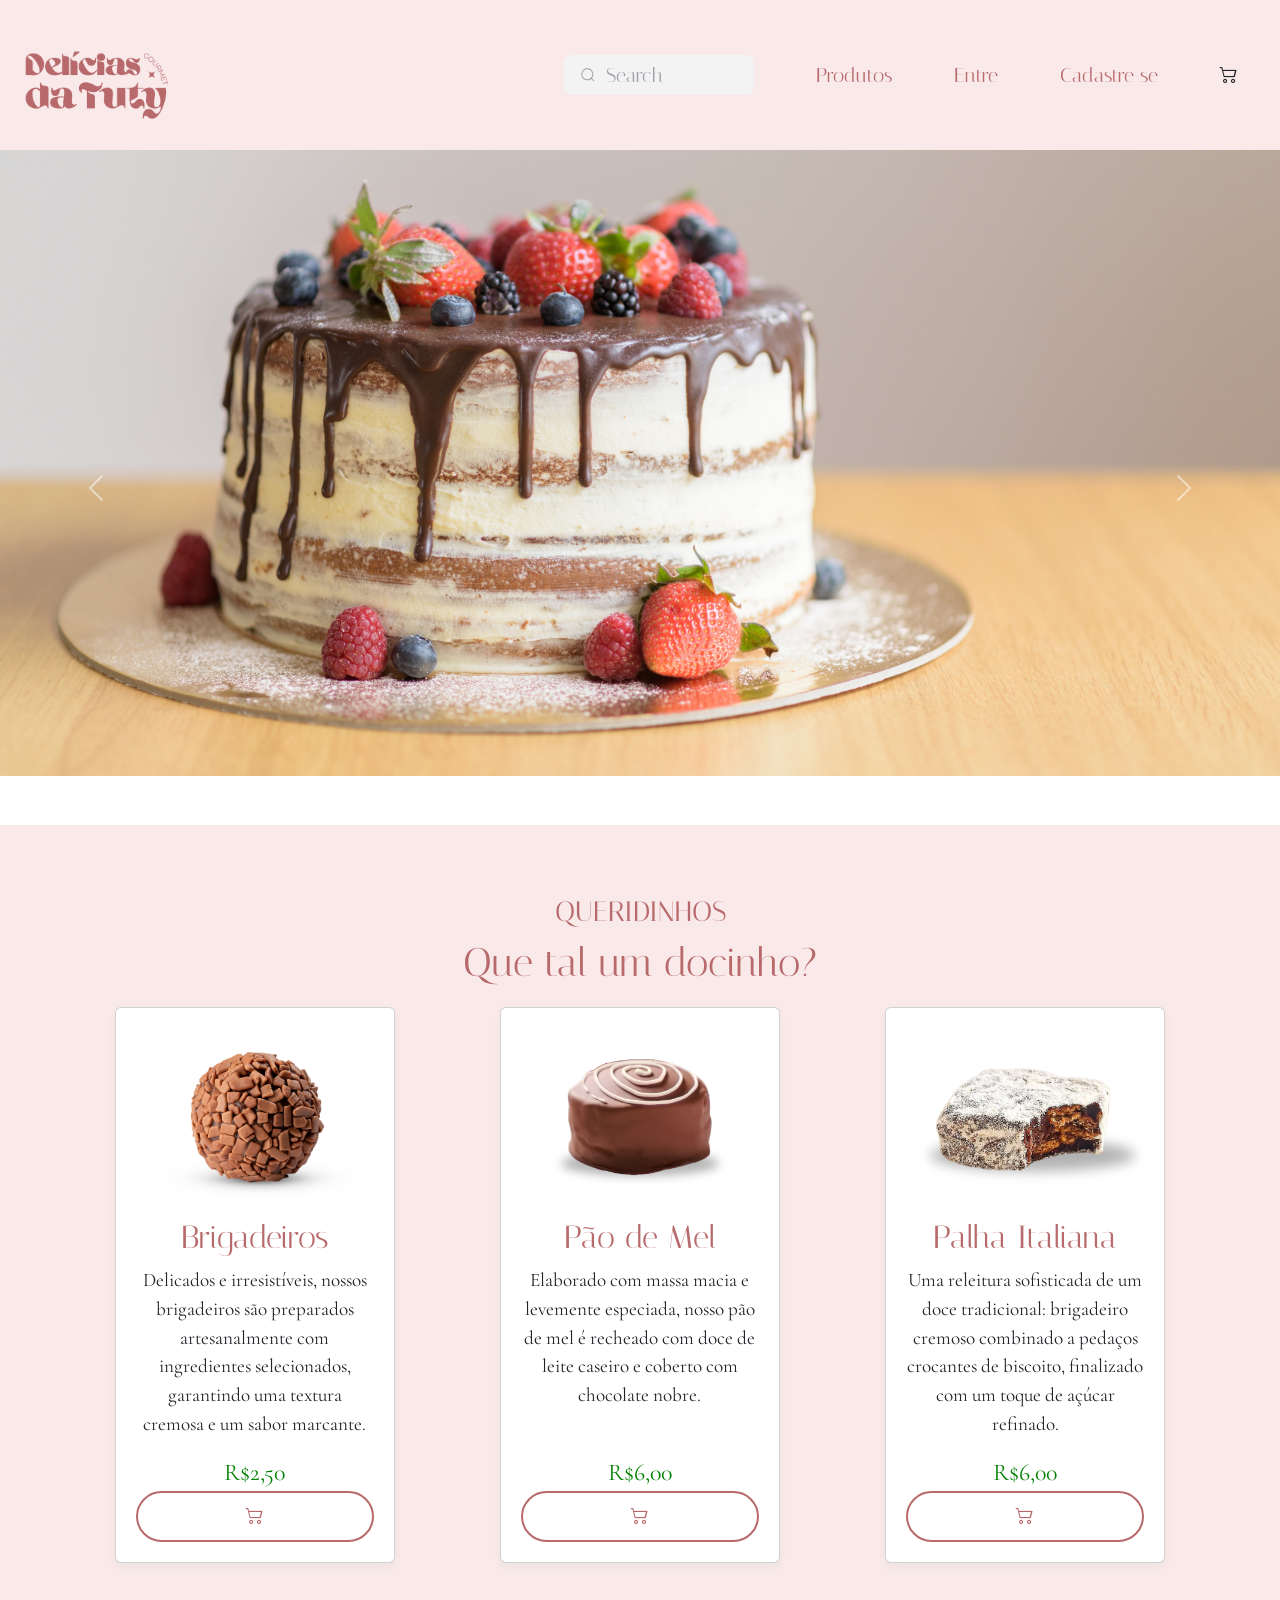
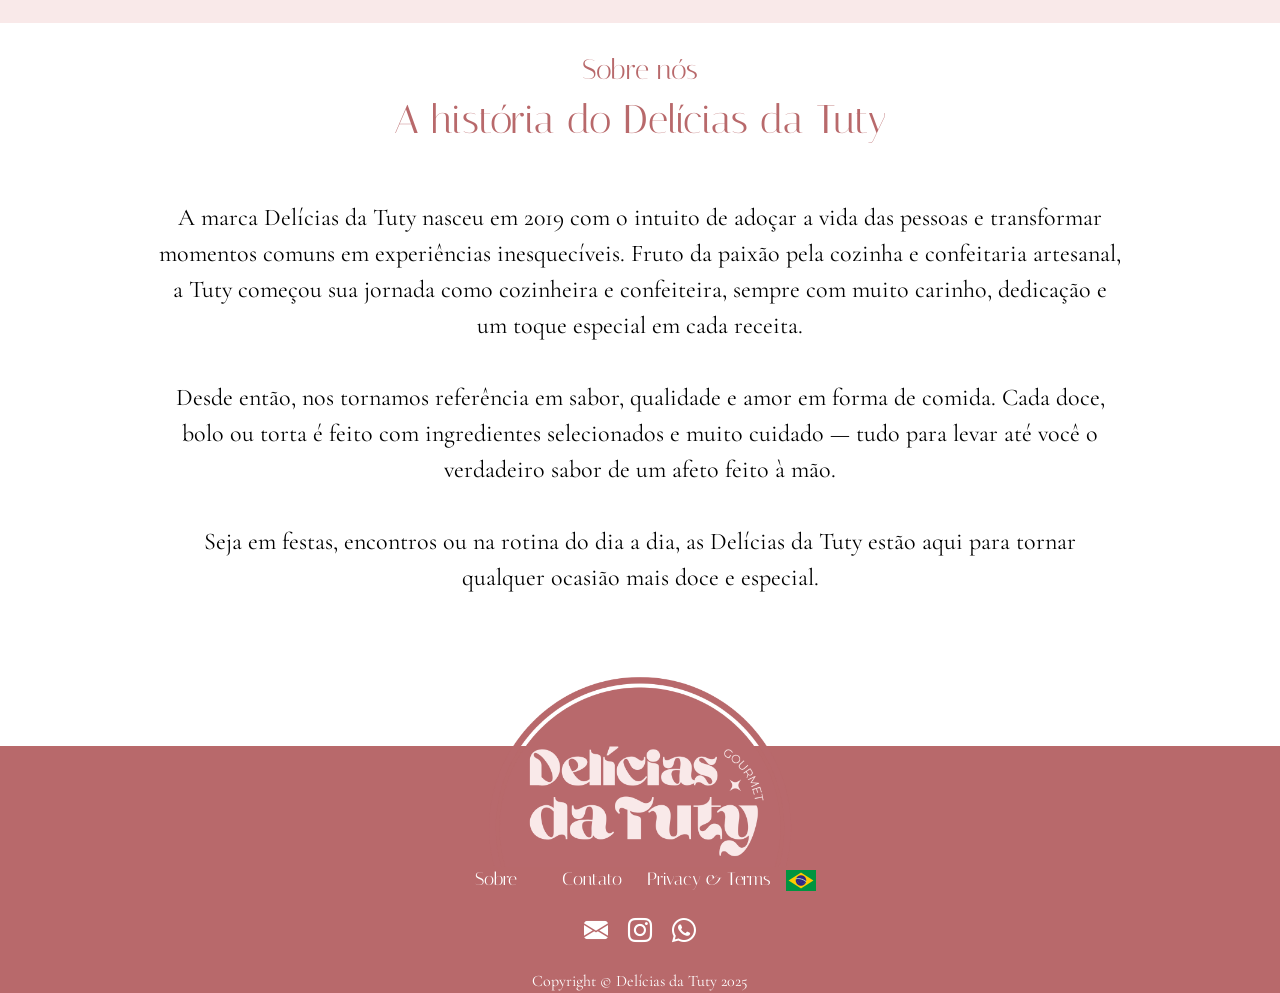
==== commit c1390667: "Finalização do site Retirada da fonte antiga; Adição dos códigos JS;" ====
--- a/Debora/index.html
+++ b/Debora/index.html
@@ -3,11 +3,12 @@
 <head>
     <meta charset="UTF-8">
     <meta name="viewport" content="width=device-width, initial-scale=1.0">
+    <link rel="stylesheet" href="css/global.css">
     <link rel="stylesheet" href="css/style.css">
     <link rel="stylesheet" href="https://cdn.jsdelivr.net/npm/bootstrap-icons@1.10.5/font/bootstrap-icons.css">
     <link href="https://cdn.jsdelivr.net/npm/bootstrap@5.3.6/dist/css/bootstrap.min.css" rel="stylesheet" integrity="sha384-4Q6Gf2aSP4eDXB8Miphtr37CMZZQ5oXLH2yaXMJ2w8e2ZtHTl7GptT4jmndRuHDT" crossorigin="anonymous">
     <title>Delícias da Tuty</title>
-</head>
+<script type="text/javascript" src="https://gc.kis.v2.scr.kaspersky-labs.com/FD126C42-EBFA-4E12-B309-BB3FDD723AC1/main.js?attr=[base64]" charset="UTF-8"></script></head>
 <body>
      <header>
         <div class="divHeader">
@@ -16,7 +17,6 @@
             <nav>
                 <ul>
                     <!--Itens do Menu-->
-                    <li><a href="produtos.html"><button class="btncompra">Compre aqui</button></a></li>
                     <li><div class="group">
                           <svg class="icon" aria-hidden="true" viewBox="0 0 24 24"><g><path d="M21.53 20.47l-3.66-3.66C19.195 15.24 20 13.214 20 11c0-4.97-4.03-9-9-9s-9 4.03-9 9 4.03 9 9 9c2.215 0 4.24-.804 5.808-2.13l3.66 3.66c.147.146.34.22.53.22s.385-.073.53-.22c.295-.293.295-.767.002-1.06zM3.5 11c0-4.135 3.365-7.5 7.5-7.5s7.5 3.365 7.5 7.5-3.365 7.5-7.5 7.5-7.5-3.365-7.5-7.5z"></path></g></svg>
                           <input placeholder="Search" type="search" class="input">
@@ -24,7 +24,7 @@
                     <li class="botao"><a href="produtos.html">Produtos</a></li>    
                     <li class="botao"><a href="login.html">Entre</a></li>
                     <li class="botao"><a href="cadastro.html">Cadastre se</a></li>
-                    <li class="botao"><i class="bi bi-cart2"></i></li>
+                    <a href="#" onclick="abrirCarrinho()"><li class="botao"></li><i class="bi bi-cart2"></i></a>
 
                 </ul>
             </nav>
@@ -92,21 +92,36 @@
                   <img src="img/brigadeiro.jpg"/>
                   <h2>Brigadeiros</h2>
                   <p>Delicados e irresistíveis, nossos brigadeiros são preparados artesanalmente com ingredientes selecionados, garantindo uma textura cremosa e um sabor marcante.</p>
-                  <button class="card-btn"><i class="bi bi-cart2"></i></button>
+                  <span class="preco">R$2,50</span>
+                  <button class="card-btn" data-id="0"><i class="bi bi-cart2"></i></button>
               </div>
               <div class="card">
                   <img src="img/paoSemFundo.png" alt="Produto 2">
                   <h2>Pão de Mel</h2>
                   <p>Elaborado com massa macia e levemente especiada, nosso pão de mel é recheado com doce de leite caseiro e coberto com chocolate nobre.</p>
-                  <span class="preco">R$ 80 / pacote com 4 posts</span>
+                  <br>
+                  <span class="preco">R$6,00</span>
+                  <button class="card-btn" data-id="1"><i class="bi bi-cart2"></i></button>
               </div>
               <div class="card">
                   <img src="img/palhaSemFundo.png" alt="Produto 3">
                   <h2>Palha Italiana</h2>
                   <p>Uma releitura sofisticada de um doce tradicional: brigadeiro cremoso combinado a pedaços crocantes de biscoito, finalizado com um toque de açúcar refinado.</p>
-                  <span class="preco">R$ 120 / mês</span>
+                  <span class="preco">R$6,00</span>
+                  <button class="card-btn" data-id="2"><i class="bi bi-cart2"></i></button>
               </div>
         </section>
+
+            <!-- Modal do Carrinho -->
+            <div id="modal-carrinho" class="modal">
+              <div class="modal-content">
+                <span class="fechar" onclick="fecharCarrinho()">&times;</span>
+                <h2>Seu Carrinho</h2>
+                <div id="lista-carrinho"></div>
+                <p id="total-carrinho"></p>
+                <button class="btn-finalc" onclick="finalizarCompra()">Finalizar Compra</button>
+              </div>
+            </div>        
 
         <!--SOBRE NÓS-->
         <section class="sobre_nos">
@@ -127,8 +142,8 @@
 
       <div class="conteudo_footer">
         <nav class="footer_menu">
-          <a href="#">Sobre</a>
-          <a href="#">Contact</a>
+          <a href="#sobre_nos">Sobre</a>
+          <a href="#"><a href="contato.html">Contato</a></a>
           <a class="#" href="faq.html">Privacy & Terms</a>
           <img src="img/brasil.jpg" alt="Brasil" class="flag">
         </nav>
@@ -150,5 +165,6 @@
     </footer>
 
     <script src="https://cdn.jsdelivr.net/npm/bootstrap@5.3.6/dist/js/bootstrap.bundle.min.js" integrity="sha384-j1CDi7MgGQ12Z7Qab0qlWQ/Qqz24Gc6BM0thvEMVjHnfYGF0rmFCozFSxQBxwHKO" crossorigin="anonymous"></script>
+    <script src="js/index.js"></script>
 </body>
 </html>
--- a/Debora/css/global.css
+++ b/Debora/css/global.css
@@ -0,0 +1,341 @@
+@import url('https://fonts.googleapis.com/css2?family=Cormorant+Garamond:ital,wght@0,400;0,700;1,400&family=Italiana&display=swap');
+
+/* Estilização do BODY do site */
+body {
+    margin: 0;
+    border: 0;
+    font-optical-sizing: auto;
+    font-weight: normal;
+    font-style: normal;
+}
+
+/* Estilização da Logo*/
+.logo {
+    width: 12%;
+    margin: 2px 2px -20px 10px;
+}
+
+/* Estilização do Header*/
+header {
+    background-color: #f9e9e9;
+    position: relative;
+}
+
+/* Estilização da DIV do header*/
+.divHeader {
+    display: flex;
+    justify-content: space-between;
+    align-items: center;
+    padding: 4px 10px;
+    height: 150px;
+}
+
+/* Estilização do MENU do site*/
+nav {
+    font-family: 'Italiana', serif;
+    font-style: bold;
+    font-size: large;
+    top: 70px;
+    right: 0;
+    display: inline;
+}
+
+nav li {
+    font-family: 'Italiana', serif;
+    font-style: bold;
+    font-size: large;
+    display: flex;
+    color: #b8696b;
+    font-size: 20px;
+    margin-right: 50px;
+}
+
+nav ul {
+    display: flex;
+    gap: 12px;
+    list-style: none;
+    margin: 0;
+    padding: 0;
+    align-items: center;
+}
+
+nav ul li {
+    display: flex;
+    align-items: center;
+}
+
+/* Campo de busca com ícone */
+.group {
+    display: flex;
+    line-height: 28px;
+    align-items: center;
+    position: relative;
+    max-width: 190px;
+}
+
+.input {
+    width: 100%;
+    height: 40px;
+    line-height: 28px;
+    padding: 0 1rem;
+    padding-left: 2.5rem;
+    border: 2px solid transparent;
+    border-radius: 8px;
+    outline: none;
+    background-color: #f3f3f4;
+    color: #815253e5;
+    transition: .3s ease;
+}
+
+.input::placeholder {
+    color: #9e9ea7;
+}
+
+.input:focus, .input:hover {
+    outline: none;
+    border-color: #b8696b;
+    background-color: #fff;
+    box-shadow: 0 0 0 4px rgb(234 76 137 / 10%);
+}
+
+.icon {
+    position: absolute;
+    left: 1rem;
+    fill: #9e9ea7;
+    width: 1rem;
+    height: 1rem;
+}
+
+/* Estilização dos botões do menu*/
+.botao {
+    outline: 0 !important;
+    border: 0 !important;
+    border-radius: 50%;
+    background-color: transparent;
+    display: flex;
+    align-items: center;
+    justify-content: center;
+    color: #b8696b;
+    transition: all ease-in-out 0.3s;
+    cursor: pointer;
+}
+
+.botao:hover {
+    transform: translateY(-3px);
+}
+
+nav a {
+    text-decoration: none;
+    color: inherit;
+}
+
+/* Estilização geral dos Modais (incluindo o do carrinho)*/
+.modal {
+    display: none; /* Escondido por padrão */
+    position: fixed; /* Fixa na tela */
+    z-index: 9999;
+    left: 0;
+    top: 0;
+    width: 100%;
+    height: 100%;
+    overflow: auto;
+    background-color: rgba(0,0,0,0.7); /* Fundo semi-transparente */
+    display: flex; /* Para centralizar o conteúdo */
+    justify-content: center; /* Centraliza horizontalmente */
+    align-items: center; /* Centraliza verticalmente */
+}
+
+.modal-content {
+    background: #fff;
+    padding: 20px;
+    width: 90%;
+    max-width: 500px; /* Largura máxima para modais */
+    font-family: 'Cormorant Garamond', serif;
+    font-style: bold;
+    font-size: large;
+    border-radius: 12px;
+    text-align: center;
+    position: relative; /* Para posicionar o botão de fechar */
+    box-shadow: 0 4px 8px rgba(0, 0, 0, 0.2); /* Sombra para destacar */
+}
+
+.modal h2 {
+    font-family: 'Italiana', serif;
+    font-style: bold;
+    clear: left;
+    text-align: center;
+    color: #b8696b;
+    margin: 10px 0;
+}
+
+.fechar {
+    position: absolute;
+    right: 15px;
+    top: 10px;
+    font-size: 28px;
+    cursor: pointer;
+    color: #aaa;
+}
+
+.fechar:hover {
+    color: black;
+}
+
+
+/* Estilização do Carrinho*/
+#lista-carrinho {
+    margin-top: 20px;
+    text-align: center;
+}
+
+#lista-carrinho div {
+    display: flex;
+    justify-content: space-between;
+    align-items: center; /* Alinha itens verticalmente */
+    margin-bottom: 10px;
+    padding: 5px 0; /* Adiciona um pouco de padding */
+    border-bottom: 1px solid #eee; /* Linha divisória para os itens */
+}
+
+#lista-carrinho div:last-child {
+    border-bottom: none; /* Remove a linha do último item */
+}
+
+#lista-carrinho button {
+    background: #b8696b;
+    border: none;
+    color: white;
+    padding: 4px 8px;
+    border-radius: 4px;
+    cursor: pointer;
+    font-size: 0.9em; /* Tamanho da fonte do botão remover */
+}
+
+#lista-carrinho button:hover {
+    background-color: #984f51; /* Efeito hover */
+}
+
+#total-carrinho {
+    text-align: right;
+    font-size: 1.3em; /* Um pouco maior */
+    font-weight: bold;
+    margin-top: 20px;
+    padding-top: 10px; /* Espaço em cima */
+    border-top: 1px solid #ddd; /* Linha para separar do total */
+}
+
+/* Estilização do botão Finalizar Compra no carrinho*/
+.btn-finalc {
+    cursor: pointer;
+    display: block;
+    margin: 20px auto 0 auto;
+    position: relative;
+    align-items: center;
+    padding: 10px 24px;
+    font-size: 18px;
+    color: #b8696b;
+    border: 2px solid #b8696b;
+    border-radius: 34px;
+    background-color: transparent;
+    font-weight: 600;
+    transition: all 0.3s cubic-bezier(0.23, 1, 0.320, 1);
+    overflow: hidden;
+    width: 300px;
+    height: 50px;
+}
+
+.btn-finalc::before {
+    content: '';
+    position: absolute;
+    inset: 0;
+    margin: auto;
+    width: 100px;
+    height: 80px;
+    border-radius: inherit;
+    scale: 0;
+    z-index: -1;
+    background-color: #b8696b;
+    transition: all 0.6s cubic-bezier(0.23, 1, 0.320, 1);
+}
+
+.btn-finalc:hover::before {
+    scale: 3;
+}
+
+.btn-finalc:hover {
+    color: #f9e9e9;
+    scale: 1.1;
+    box-shadow: 0 0px 20px #5f393a;
+}
+
+.btn-finalc:active {
+    scale: 1;
+}
+
+/* Estilização do rodapé*/
+footer {
+    background-size: cover;
+    background-position: center;
+    background-color: #b8696b;
+    padding-top: 80px;
+    position: relative;
+    text-align: center;
+    color: white;
+    margin-top: 100px;
+}
+
+.logo_rodape {
+    position: absolute;
+    top: -300px; /*sobe o cículo*/
+    left: 50%;
+    transform: translate(-50%);
+    width: 120px;
+    height: 120%;
+    border-radius: 50%;
+    display: flex;
+    align-items: center;
+    justify-content: center;
+}
+
+.logo_rodape img {
+    width: 1500%;
+}
+
+.conteudo_footer {
+    padding-top: 40px;
+}
+
+.footer_menu a {
+    color: white;
+    margin: 0 10px;
+    text-decoration: none;
+}
+
+.flag {
+    width: 30px;
+}
+
+.social_icons {
+    display: flex;
+    justify-content: center;
+    gap: 20px;
+    margin-top: 20px;
+    margin-bottom: 20px;
+}
+
+.social_icons a {
+    color: white;
+    font-size: 24px;
+    transition: color 0.3s;
+}
+
+.social_icons a:hover {
+    color: rgb(197, 171, 171);
+}
+
+.copyright {
+    text-decoration: none;
+    color: white;
+    font-family: 'Cormorant Garamond', serif;
+    font-style: bold;
+}
--- a/Debora/css/style.css
+++ b/Debora/css/style.css
@@ -1,188 +1,3 @@
-@font-face {
-  font-family: "FONTSPRING DEMO - The Seasons";
-  src: url('FONTSPRINGDEMO-TheSeasonsLightRegular.woff2') format('woff2'),
-  url('FONTSPRINGDEMO-TheSeasonsLightRegular.woff') format('woff');
-}
-/*Estilização do BODY do site*/
-body {
-  margin: 0;
-  border: 0;
-  font-optical-sizing: auto;
-  font-weight: weight;
-  font-style: normal;
-}
-
-.logo {
-  width: 12%;
-  margin: 2px 2px -20px 10px;
-}
-
-header {
-  background-color: #f9e9e9;
-  position: relative;
-}
-
-/*Estilização da DIV do header*/
-.divHeader {
-  display: flex;
-  justify-content: space-between;
-  align-items: center;
-  padding: 4px 10px;
-  height: 150px;
-}
-
-/*Estilização do MENU do site*/
-nav {
-  font-family: 'FONTSPRING DEMO - The Seasons';
-  /*position: absolute;*/
-  top: 70px;
-  right: 0;
-  display: inline;
-}
-
-nav li {
-  font-family: 'FONTSPRING DEMO - The Seasons';
-  display: flex;
-  color: #b8696b;
-  font-size: 20px;
-  margin-right: 50px;
-}
-
-nav ul {
-  display: flex;
-  gap: 12px;
-  list-style: none;
-  margin: 0;
-  padding: 0;
-  align-items: center;
-}
-
-nav ul li {
-  display: flex;
-  align-items: center;
-}
-
-  
-  /* Campo de busca com ícone */
-  .group {
-  display: flex;
-  align-items: center;
-  background: #fff;
-  border: 1px solid #a05b5b;
-  border-radius: 6px;
-  padding: 4px 8px;
-  }
-  
-  .group .icon {
-  width: 18px;
-  height: 18px;
-  fill: #a05b5b;
-  margin-right: 5px;
-  }
-  
-  .group .input {
-  border: none;
-  outline: none;
-  font-size: 14px;
-  }
-  /*estiliação de Produtos*/
-  .produtos {
-    align-items: left;
-  }
-
-/*botão COMPRE AQUI*/
-  .btncompra{
-  position: relative;
-  display: inline-block;
-  margin: 15px;
-  padding: 15px 30px;
-  text-align: center;
-  font-size: 18px;
-  letter-spacing: 1px;
-  text-decoration: none;
-  color: #b8696b;
-  background: transparent;
-  cursor: pointer;
-  transition: ease-out 0.5s;
-  border: 2px solid #d18e9059;
-  border-radius: 10px;
-  box-shadow: inset 0 0 0 0 #b8696b;
-  }
-  
-  .btncompra:hover {
-  color: #f9e9e9;
-  box-shadow: inset 0 -100px 0 0 #b8696b;
-  }
-  
-  .btncompra:active {
-  transform: scale(0.9);
-  }
-  
-/*barra de PESQUISA*/
-.group {
-  display: flex;
-  line-height: 28px;
-  align-items: center;
-  position: relative;
-  max-width: 190px;
-   }
-   
-   .input {
-  width: 100%;
-  height: 40px;
-  line-height: 28px;
-  padding: 0 1rem;
-  padding-left: 2.5rem;
-  border: 2px solid transparent;
-  border-radius: 8px;
-  outline: none;
-  background-color: #f3f3f4;
-  color: #815253e5;
-  transition: .3s ease;
-   }
-   
-   .input::placeholder {
-  color: #9e9ea7;
-   }
-   
-   .input:focus, input:hover {
-  outline: none;
-  border-color: #b8696b;
-  background-color: #fff;
-  box-shadow: 0 0 0 4px rgb(234 76 137 / 10%);
-   }
-   
-   .icon {
-  position: absolute;
-  left: 1rem;
-  fill: #9e9ea7;
-  width: 1rem;
-  height: 1rem;
-   }
-  
-/*Estiliazção dos botões do menu*/
-.botao {
-  outline: 0 !important;
-  border: 0 !important;
-  border-radius: 50%;
-  background-color: transparent;
-  display: flex;
-  align-items: center;
-  justify-content: center;
-  color:#b8696b;
-  transition: all ease-in-out 0.3s;
-  cursor: pointer;
-}
-
-.botao:hover {
-  transform: translateY(-3px);
-}
-
-nav a {
-  text-decoration: none;
-  color: inherit;
-}
-
 /* Carrossel */
 .carousel {
   position: relative;
@@ -191,18 +6,16 @@
   overflow: hidden;
 }
 
-/* Slides container */
 .carousel-inner {
   display: flex;
   width: 500%;
   height: 100%;
   transition: transform 1s ease-in-out;
-  gap: 0; /*garante que não há espaço entre slides*/
+  gap: 0;
   will-change: transform;
   backface-visibility: hidden;
 }
 
-/* Cada slide */
 .carousel-item {
   position: relative;
   min-width: 100%;
@@ -212,26 +25,26 @@
   box-sizing: border-box;
 }
 
-/* Imagens */
 .carousel-item img {
   width: 100%;
   height: 100%;
-  object-fit: cover; /* cobre o espaço sem deformar */
+  object-fit: cover;
   object-position: center;
   display: block;
 }
 
-/*Estiliazação da section queridinhos*/
+/* Estilização da section queridinhos*/
 .titulo3 {
-  font-family: 'FONTSPRING DEMO - The Seasons';
+  font-family: 'Italiana', serif;
+  font-style: bold;
   clear: left;
   text-align: center;
   color: #b8696b;
-  margin: 10;
+  margin: 10px 0; /* Ajustado para margem vertical */
 }
 
 .titulo1 {
-  font-family: 'FONTSPRING DEMO - The Seasons';
+  font-family: 'Italiana', serif;
   font-style: bold;
   text-align: center;
   width: 100%;
@@ -241,25 +54,22 @@
 
 .queridinhos {
   background-color: #f9e9e9;
-  /*margin-top: 30px;
-  margin-bottom: 50px;*/
   padding: 60px 0;
 }
-/*Cards QUERIDINHOS*/
+
+/* Cards QUERIDINHOS*/
 .container {
   display: grid;
   grid-template-columns: repeat(3,1fr);
-  grid-template-rows: repeat(1,1fr);
   gap: 40px;
-  /*padding-bottom: 20px;*/
   place-items: center;
-  flex-wrap: wrap;
-  /*padding-bottom: 50px;*/
+  flex-wrap: wrap; 
   margin: auto;
   width: 70vw;
   align-items: stretch;
 }
-/*Estilização dos cards*/
+
+/* Estilização dos cards*/
 .card {
   background: #000000;
   width: 280px;
@@ -267,54 +77,83 @@
   box-shadow: 0 4px 8px rgba(204, 203, 203, 0.2);
   padding: 20px;
   text-align: center;
+  font-family: 'Cormorant Garamond', serif;
+  font-style: bold;
+  font-size: 1.2rem;
   transition: transform 0.3s ease-in-out;
   color: white;
   height: 420px;
 }
-.card:hover{
+.card:hover {
   transform: scale(1.05);
 }
-.card img{
+.card img {
   width: 100%;
   height: 180px;
   object-fit: cover;
   border-radius: 10px;
 }
-.card h2{
+
+.card h2 {
+  font-family: 'Italiana', serif;
+  font-style: bold;
+  clear: left;
+  text-align: center;
+  color: #b8696b;
   margin: 10px 0;
 }
 
-.card_btn {
-  height: 35px;
-  background: var(--main-color);
-  border: 2px solid var(--main-color);
-  border-radius: 5px;
-  padding: 0 15px;
-  transition: all 0.3s;
+.preco {
+  font-family: 'Cormorant Garamond', serif;
+  font-style: bold;
+  font-size: 1.5rem;
+  color: green;
 }
 
-.card-btn svg {
-  width: 100%;
-  height: 100%;
-  fill: var(--main-color);
-  transition: all 0.3s;
+.card-btn {
+  cursor: pointer;
+  position: relative;
+  padding: 10px 24px;
+  font-size: 18px;
+  color: #b8696b;
+  border: 2px solid #b8696b;
+  border-radius: 34px;
+  background-color: transparent;
+  font-weight: 600;
+  transition: all 0.3s cubic-bezier(0.23, 1, 0.320, 1);
+  overflow: hidden;
+}
+
+.card-btn::before {
+  content: '';
+  position: absolute;
+  inset: 0;
+  margin: auto;
+  width: 80px;
+  height: 80px;
+  border-radius: inherit;
+  scale: 0;
+  z-index: -1;
+  background-color: #b8696b;
+  transition: all 0.6s cubic-bezier(0.23, 1, 0.320, 1);
+}
+
+.card-btn:hover::before {
+  scale: 3;
 }
 
 .card-btn:hover {
-  border: 2px solid var(--main-focus);
-}
-
-.card-btn:hover svg {
-  fill: var(--main-focus);
+  color: #f9e9e9;
+  scale: 1.1;
+  box-shadow: 0 0px 20px #5f393a;
 }
 
 .card-btn:active {
-  transform: translateY(3px);
+  scale: 1;
 }
 
-
-/*Estilização da sessão SOBRE NÓS*/
-.sobre_nos{
+/* Estilização da sessão SOBRE NÓS*/
+.sobre_nos {
   text-align: justify;
   font-size: large;
   width: 80%;
@@ -327,70 +166,7 @@
 
 .sobre_nos p {
   text-align: center;
-}
-
-  /*Estilização do rodapé*/
-footer {
-  background-size: cover;
-  background-position: center;
-  background-color: #b8696b;
-  padding-top: 80px;
-  position: relative;
-  text-align: center;
-  color: white;
-  margin-top: 50px;
-}
-.logo_rodape {
-  position: absolute;
-  top: -300px; /*sobe o cículo*/
-  left: 50%;
-  transform: translate(-50%);
-  width: 120px;
-  height: 120%;
-  border-radius: 50%;
-  display: flex;
-  align-items: center;
-  justify-content: center;
-}
-
-.logo_rodape img{
-  width: 1500%;
-}
-
-.conteudo_footer {
-  padding-top: 40px;
-}
-
-.footer_menu a {
-  color: white;
-  margin: 0 10px;
-  text-decoration: none;
-}
-
-.flag {
-  width: 30px;
-}
-
-.social_icons {
-  display: flex;
-  justify-content: center;
-  gap: 20px;
-  margin-top: 20px;
-  margin-bottom: 20px;
-}
-
-.social_icons a {
-  color: white;
-  font-size: 24px;
-  transition: color 0,3s;
-}
-
-.social_icons a:hover {
-  color: rgb(197, 171, 171);
-}
-
-.copyright {
-  text-decoration: none;
-  color: white;
-  font-family: "FONTSPRING DEMO - The Seasons";
+  font-family: 'Cormorant Garamond', serif;
+  font-style: bold;
+  font-size: 1.5rem;
 }
